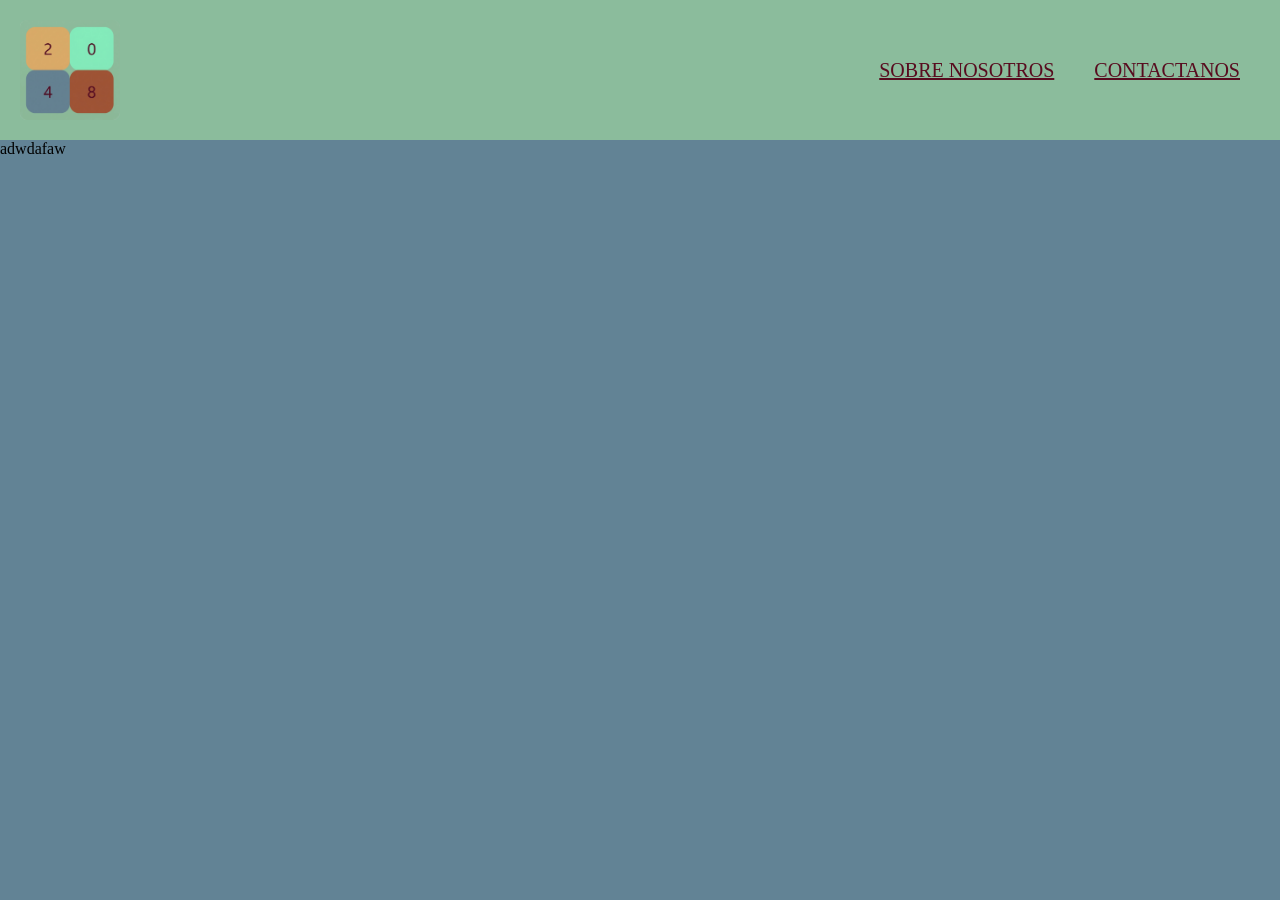
==== html/index.html @ a68409cd "first commit" ====
<!DOCTYPE html>
<html lang="es">
<head>
    <meta charset="UTF-8">
    <meta name="viewport" content="width=device-width, initial-scale=1.0">
    <title>index</title>
    <link rel="stylesheet" href="../css/estilo.css">
</head>
<header id="header"></header>
<body>
    <div>
        <a>adwdafaw</a>
    </div>


    <script src="../js/main.js"></script>
</body>
</html>
---- css/estilo.css ----
:root {
    --azul: #628395;
    --verde-apagado: #8BBC9C;
    --menta:#7FEFBD;
    --amarillo: #DBAD6A;
    --arena: #CF995F;
    --rojo: #580C1F;
}

 #logo{
    display: flex;
    width: 100px;
    height: 100px;

}

header{
    display: flex;
    background-color: var(--verde-apagado);
}

 nav{
    display: flex;
    justify-content: space-between;
    align-items: center;
    width: 100%;
    margin: 20px;

}

.header-info{
    display: flex;   
    list-style: none;

    padding: 0;

}

.header-info li a{
    display: flex;
    padding: 20px;
    color: var(--rojo);
    font-size: 20px;
}



body{
    background-color: var(--azul);
    margin: 0;
}


@media (max-width: 768px) {
    .header-info li a{
        font-size: 10px;
    }   
    
     #logo{
        width: 40%;
        height: auto;
    }

}
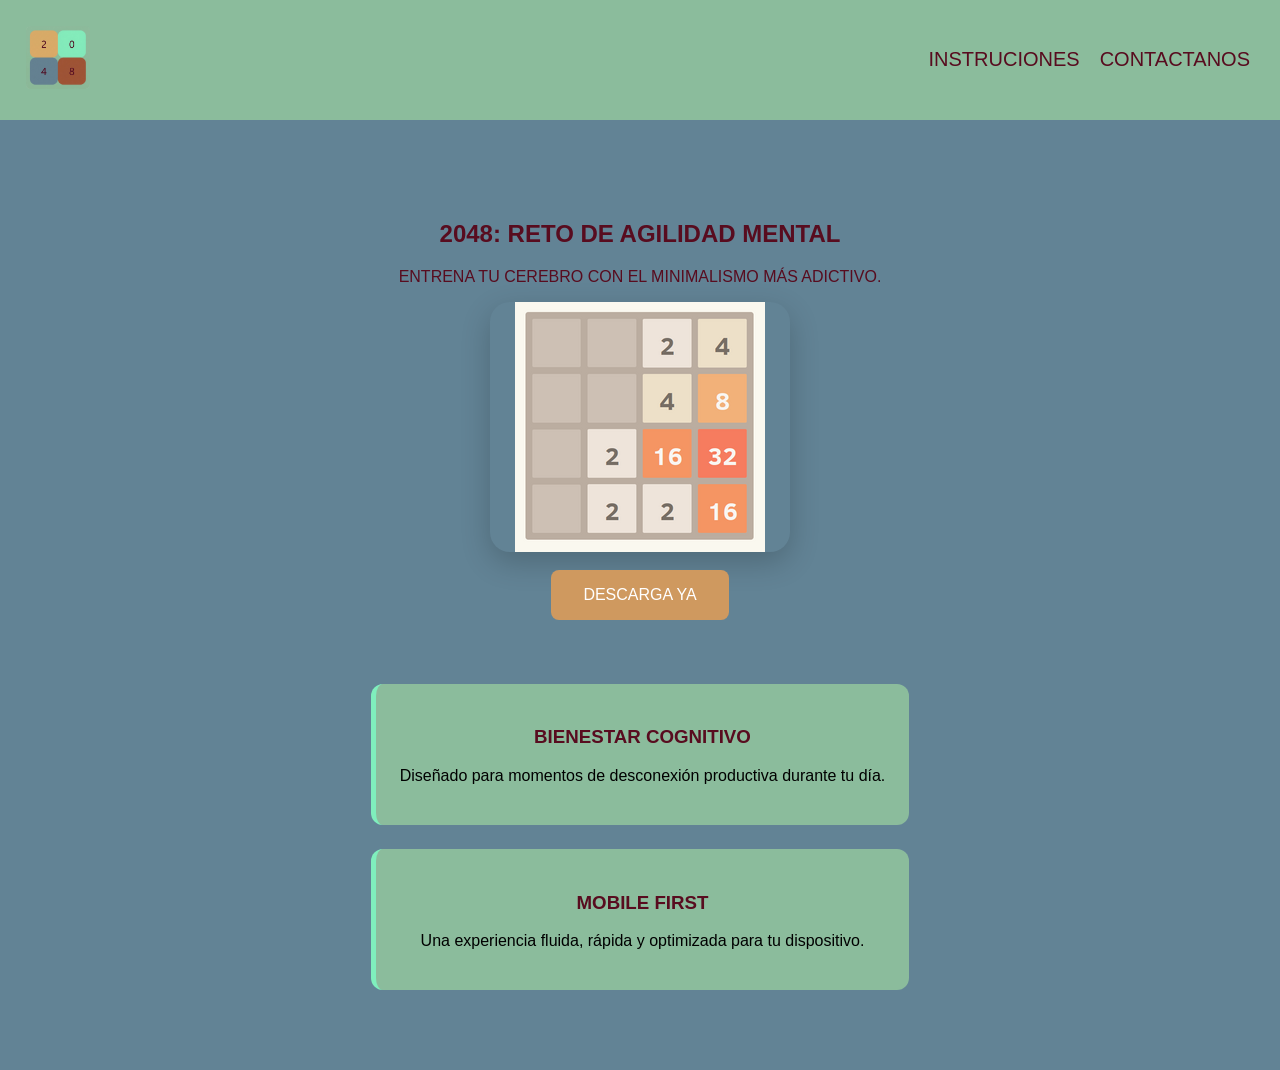
==== commit 5b9b09ee: "Update layout and content for improved user experience  - Adjusted logo size and added padding for b" ====
--- a/html/index.html
+++ b/html/index.html
@@ -8,10 +8,31 @@
 </head>
 <header id="header"></header>
 <body>
-    <div>
-        <a>adwdafaw</a>
-    </div>
+    <main class="container">
+        <section class="hero">
+            <h1>2048: Reto de Agilidad Mental</h1>
+            <p class="tagline">Entrena tu cerebro con el minimalismo más adictivo.</p>
+            
+            <div class="game-preview">
+                <img src="../imagen/mixboard-image.png" alt="Vista previa del juego 2048 en móvil" class="responsive-img">
+            </div>
+            <br>
+            <div class="cta-container">
+                <a href="#" class="btn-primary">DESCARGA YA</a>
+            </div>
+        </section>
 
+        <section class="features">
+            <div class="feature-card">
+                <h3>Bienestar Cognitivo</h3>
+                <p>Diseñado para momentos de desconexión productiva durante tu día.</p>
+            </div>
+            <div class="feature-card">
+                <h3>Mobile First</h3>
+                <p>Una experiencia fluida, rápida y optimizada para tu dispositivo.</p>
+            </div>
+        </section>
+    </main>
 
     <script src="../js/main.js"></script>
 </body>
--- a/css/estilo.css
+++ b/css/estilo.css
@@ -8,10 +8,9 @@
 }
 
  #logo{
-    display: flex;
-    width: 100px;
-    height: 100px;
-
+    width: 64px;
+    height: auto;
+    padding: 10%;
 }
 
 header{
@@ -32,15 +31,15 @@
     display: flex;   
     list-style: none;
 
-    padding: 0;
 
 }
 
 .header-info li a{
     display: flex;
-    padding: 20px;
+    padding: 10px;
     color: var(--rojo);
     font-size: 20px;
+    text-decoration: none;
 }
 
 
@@ -48,17 +47,116 @@
 body{
     background-color: var(--azul);
     margin: 0;
+    text-align: center;
 }
 
 
 @media (max-width: 768px) {
     .header-info li a{
-        font-size: 10px;
+        font-size: 80%;
+        white-space: nowrap;
     }   
     
      #logo{
-        width: 40%;
+        width: 50%;
+        min-width: 24px;
         height: auto;
     }
+}
 
+ .hero, h1, h3{
+    font-family: 'Montserrat', sans-serif;
+    text-transform: uppercase;
+    color: var(--rojo);
+    text-align: center;
+    align-items: center;
 }
+
+p ,a, .tagline{
+    font-family: 'Poppins', sans-serif;
+    font-size: 400;
+}
+
+.container{
+    padding: 80px 20px;
+    display: flex;
+    flex-direction: column;
+    gap: 24px;
+    max-width: 800px;
+    margin: 0 auto;
+    align-items: center;
+}
+
+.btn-primary{
+    display: inline-block;
+    background-color: var(--arena);
+    color: #fff;
+    padding: 16px 32px;
+    text-decoration: none;
+    border-radius: 8px;
+    text-align: center;
+}
+
+.btn-primary:hover{
+    background-color: var(--amarillo);
+}
+
+.features{
+    display:grid;
+    gap: 24px;
+    margin-top: 40px;
+}
+
+.feature-card{
+    background-color: var(--verde-apagado);
+    padding: 24px;
+    border-radius: 12px;
+    border-left: 5px solid var(--menta);
+}
+
+feature-card h3{
+    margin-top: 0;
+}
+
+.game-preview{
+    display: flex;
+    width: 100%;
+    max-width: 300px;
+    height: auto;
+    border-radius: 20px;
+    box-shadow: 0 10px 30px rgba(0, 0, 0, 0.2);
+    justify-content: center;
+    margin: 0 auto;
+}
+
+
+
+
+
+
+
+/*.menu{
+    position: fixed;
+    right: -100%;
+    transition: 0.5s;
+    background-color: var(--amarillo);
+}
+
+#menu-movil:checked ~ .menu{
+    right: 0;
+}
+
+#menu-movil:checked ~ .menu ul{
+    display: flex;
+    flex-direction: column;
+    align-items: center;
+    padding-top: 20px;
+}
+
+.boton-menu{
+    display: block;
+    width: 25px;
+    height: 3px;
+    background-color: var(--rojo);
+    margin: 5px;
+}
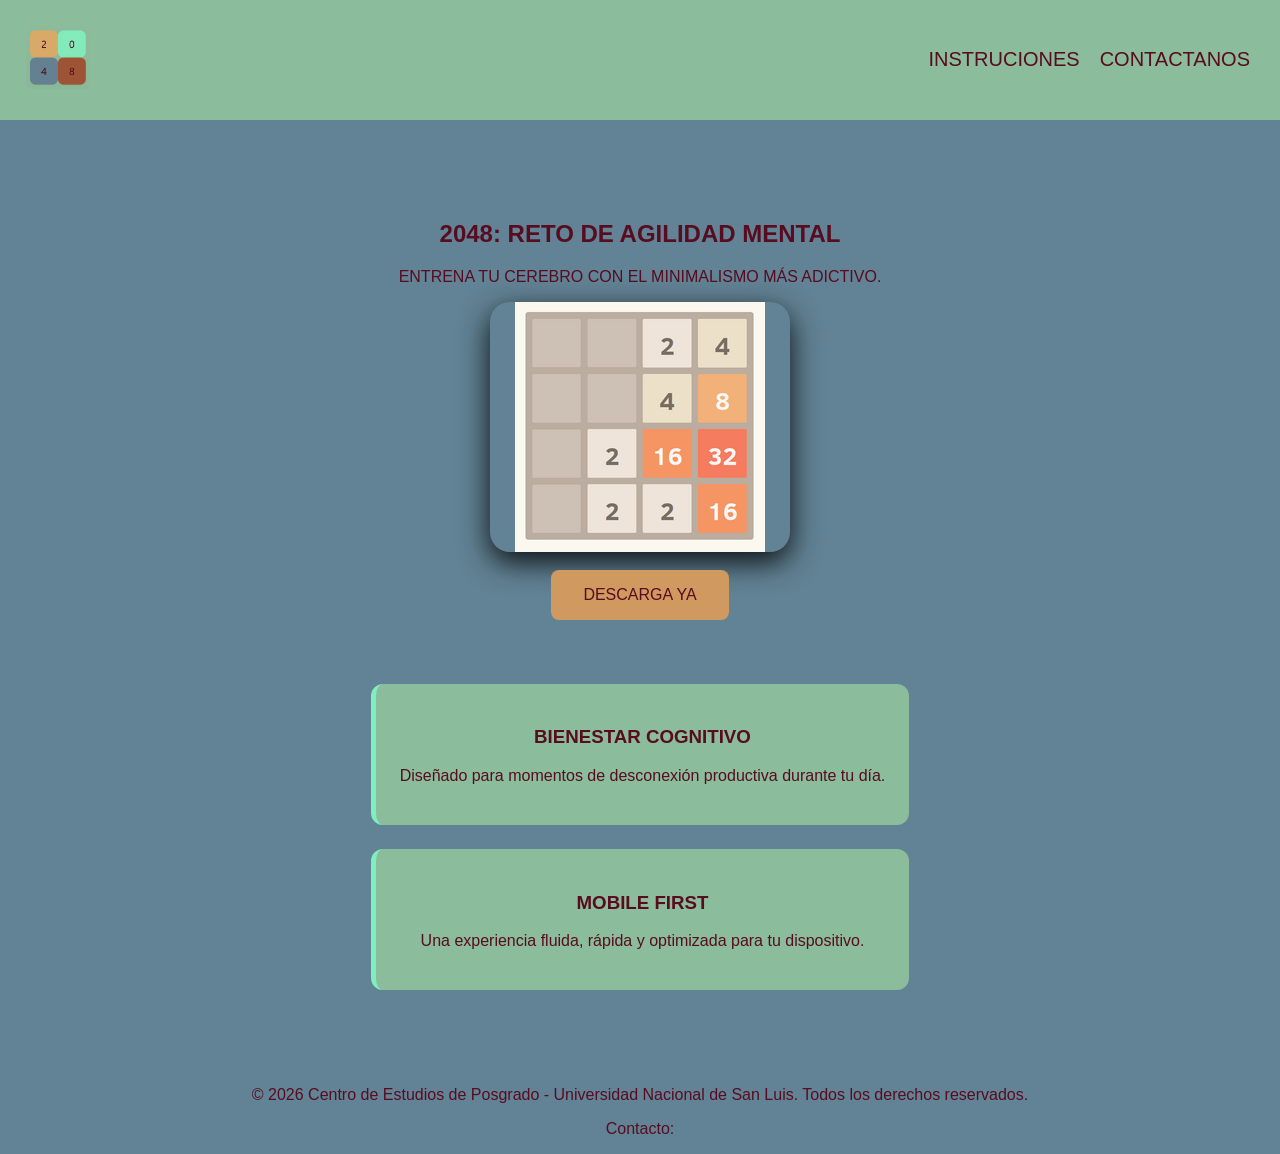
==== commit 04cd2fad: "Enhance contact form layout and styling - Updated form structure with input fields for name, email, " ====
--- a/html/index.html
+++ b/html/index.html
@@ -33,7 +33,7 @@
             </div>
         </section>
     </main>
-
+<footer id="footer"></footer>
     <script src="../js/main.js"></script>
 </body>
 </html>
--- a/css/estilo.css
+++ b/css/estilo.css
@@ -53,15 +53,20 @@
 
 @media (max-width: 768px) {
     .header-info li a{
-        font-size: 80%;
+        font-size: 100%;
         white-space: nowrap;
     }   
     
      #logo{
-        width: 50%;
+        width: 70%;
         min-width: 24px;
         height: auto;
     }
+    .instructions h2{
+    font-family: 'Montserrat', sans-serif;
+    color: var(--rojo);
+    margin: 10%;    
+    }
 }
 
  .hero, h1, h3{
@@ -75,6 +80,7 @@
 p ,a, .tagline{
     font-family: 'Poppins', sans-serif;
     font-size: 400;
+    color: var(--rojo);
 }
 
 .container{
@@ -90,7 +96,7 @@
 .btn-primary{
     display: inline-block;
     background-color: var(--arena);
-    color: #fff;
+    color: var(--rojo);
     padding: 16px 32px;
     text-decoration: none;
     border-radius: 8px;
@@ -124,13 +130,86 @@
     max-width: 300px;
     height: auto;
     border-radius: 20px;
-    box-shadow: 0 10px 30px rgba(0, 0, 0, 0.2);
+    box-shadow: 0 10px 30px rgba(0, 0, 0, 0.9);
     justify-content: center;
     margin: 0 auto;
 }
 
-
-
+.instruciones{
+    padding: 80px 20px;
+    
+}
+
+.instructions h2{
+    font-family: 'Montserrat', sans-serif;
+    color: var(--rojo);
+    margin: 40px;    
+}
+
+.instructions-content{
+    display: flex;
+    flex-direction: column;
+    gap: 24px;
+    max-width: 600px;
+    margin: 0 auto;
+}
+
+.step{
+    display: flex;
+    align-items: center;
+    gap: 20px;
+    text-align: left;
+    background-color: var(--verde-apagado);
+    padding: 20px;
+    border-radius: 12px;
+}
+
+.step-number{
+    font-family: 'Montserrat', sans-serif;
+    font-weight: 700;
+    color: var(--arena);
+    min-width: 40px;
+}
+
+.step p{
+    font-family: 'Poppins', sans-serif;
+    margin: 0;
+    color: var(--rojo);
+}
+
+.form-section{
+    max-width: 600px;
+    margin: 0 auto;
+    padding: 80px 20px;
+}
+
+.contact-form{
+    display: flex;
+    flex-direction: column;
+    gap: 24px;
+    text-align: left;
+    background-color: var(--verde-apagado);
+    padding: 40px;
+    border-radius: 12px;
+}
+
+.form-group{
+    display: flex;
+    flex-direction: column;
+    gap: 8px;
+}
+
+.form-group label{
+    font-family: 'Montserrat', sans-serif;
+    font-weight: 700;
+    color: var(--rojo);
+}
+
+.form-group input,
+.form-group textarea{
+    padding: 12px;
+    border-radius: 8px;
+}
 
 
 
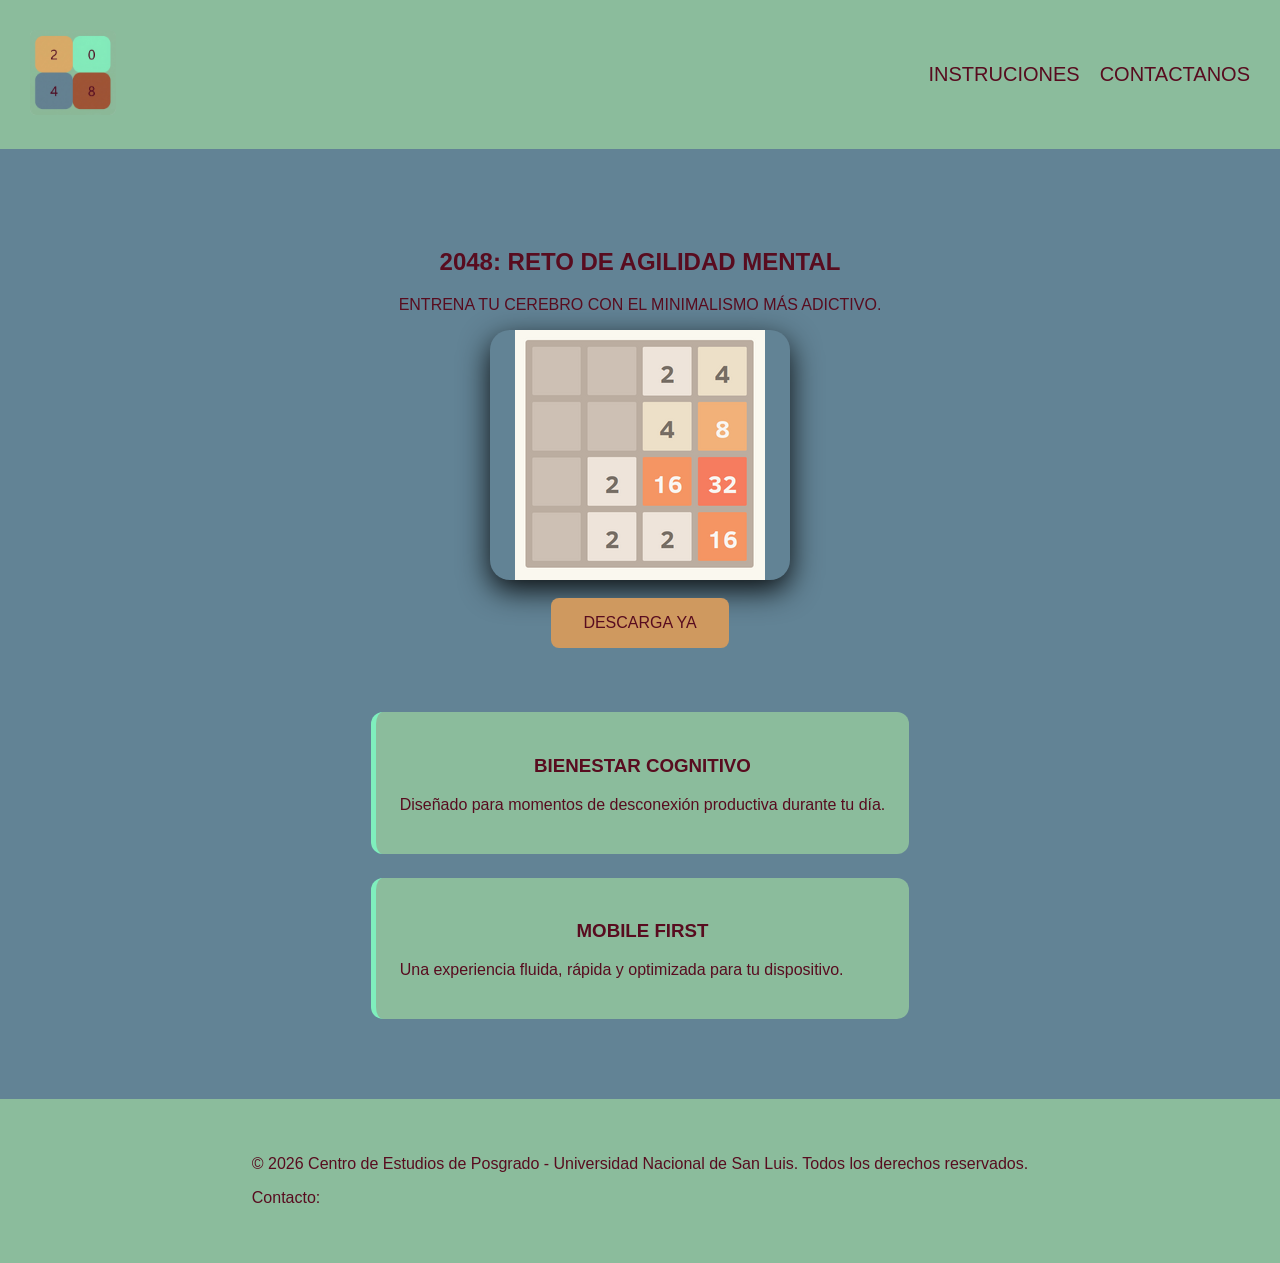
==== commit ea128665: "final (posibilidad de mejora)" ====
--- a/html/index.html
+++ b/html/index.html
@@ -33,7 +33,8 @@
             </div>
         </section>
     </main>
-<footer id="footer"></footer>
     <script src="../js/main.js"></script>
 </body>
+<footer id="footer"></footer>
+
 </html>
--- a/css/estilo.css
+++ b/css/estilo.css
@@ -8,9 +8,9 @@
 }
 
  #logo{
-    width: 64px;
+    width: 10%;
     height: auto;
-    padding: 10%;
+    padding: 10px;
 }
 
 header{
@@ -47,7 +47,6 @@
 body{
     background-color: var(--azul);
     margin: 0;
-    text-align: center;
 }
 
 
@@ -58,7 +57,7 @@
     }   
     
      #logo{
-        width: 70%;
+        width: 100%;
         min-width: 24px;
         height: auto;
     }
@@ -66,6 +65,16 @@
     font-family: 'Montserrat', sans-serif;
     color: var(--rojo);
     margin: 10%;    
+    }
+    .pro-tips{
+        padding: 40px 20px;
+    }
+}
+
+@media (max-width: 682.50px){
+    #logo{
+        width:60%;
+        height: auto;
     }
 }
 
@@ -141,9 +150,11 @@
 }
 
 .instructions h2{
-    font-family: 'Montserrat', sans-serif;
-    color: var(--rojo);
-    margin: 40px;    
+    display:flex;
+    font-family: 'Montserrat', sans-serif;
+    color: var(--rojo);
+    margin: 50px;    
+    justify-content: center;
 }
 
 .instructions-content{
@@ -151,8 +162,8 @@
     flex-direction: column;
     gap: 24px;
     max-width: 600px;
-    margin: 0 auto;
-}
+    margin: 40px auto;
+    }
 
 .step{
     display: flex;
@@ -162,6 +173,7 @@
     background-color: var(--verde-apagado);
     padding: 20px;
     border-radius: 12px;
+    
 }
 
 .step-number{
@@ -177,10 +189,38 @@
     color: var(--rojo);
 }
 
+.pro-tips{
+    padding: 80px 20px;
+    text-align: center;
+}
+
+.pro-tips h2{
+    font-family: 'Montserrat', sans-serif;
+    color: var(--rojo);
+    margin: 50px;
+}
+
+.tips-grid{
+    gap: 24px;
+    max-width: 1000px;
+    margin: 0 auto;
+}
+
+.tip-card{
+    background-color: var(--menta);
+    padding: 24px;
+    border-radius: 12px;
+    box-shadow: 0 4px 15px rgba(0, 0, 0, 0.2);
+    margin: 20px;
+}
+
+
+
+
 .form-section{
     max-width: 600px;
     margin: 0 auto;
-    padding: 80px 20px;
+    padding: 80px auto;
 }
 
 .contact-form{
@@ -211,7 +251,12 @@
     border-radius: 8px;
 }
 
-
+footer{
+    display: flex;
+    background-color: var(--verde-apagado); 
+    justify-content: center;
+    padding: 20px;
+}
 
 
 /*.menu{
